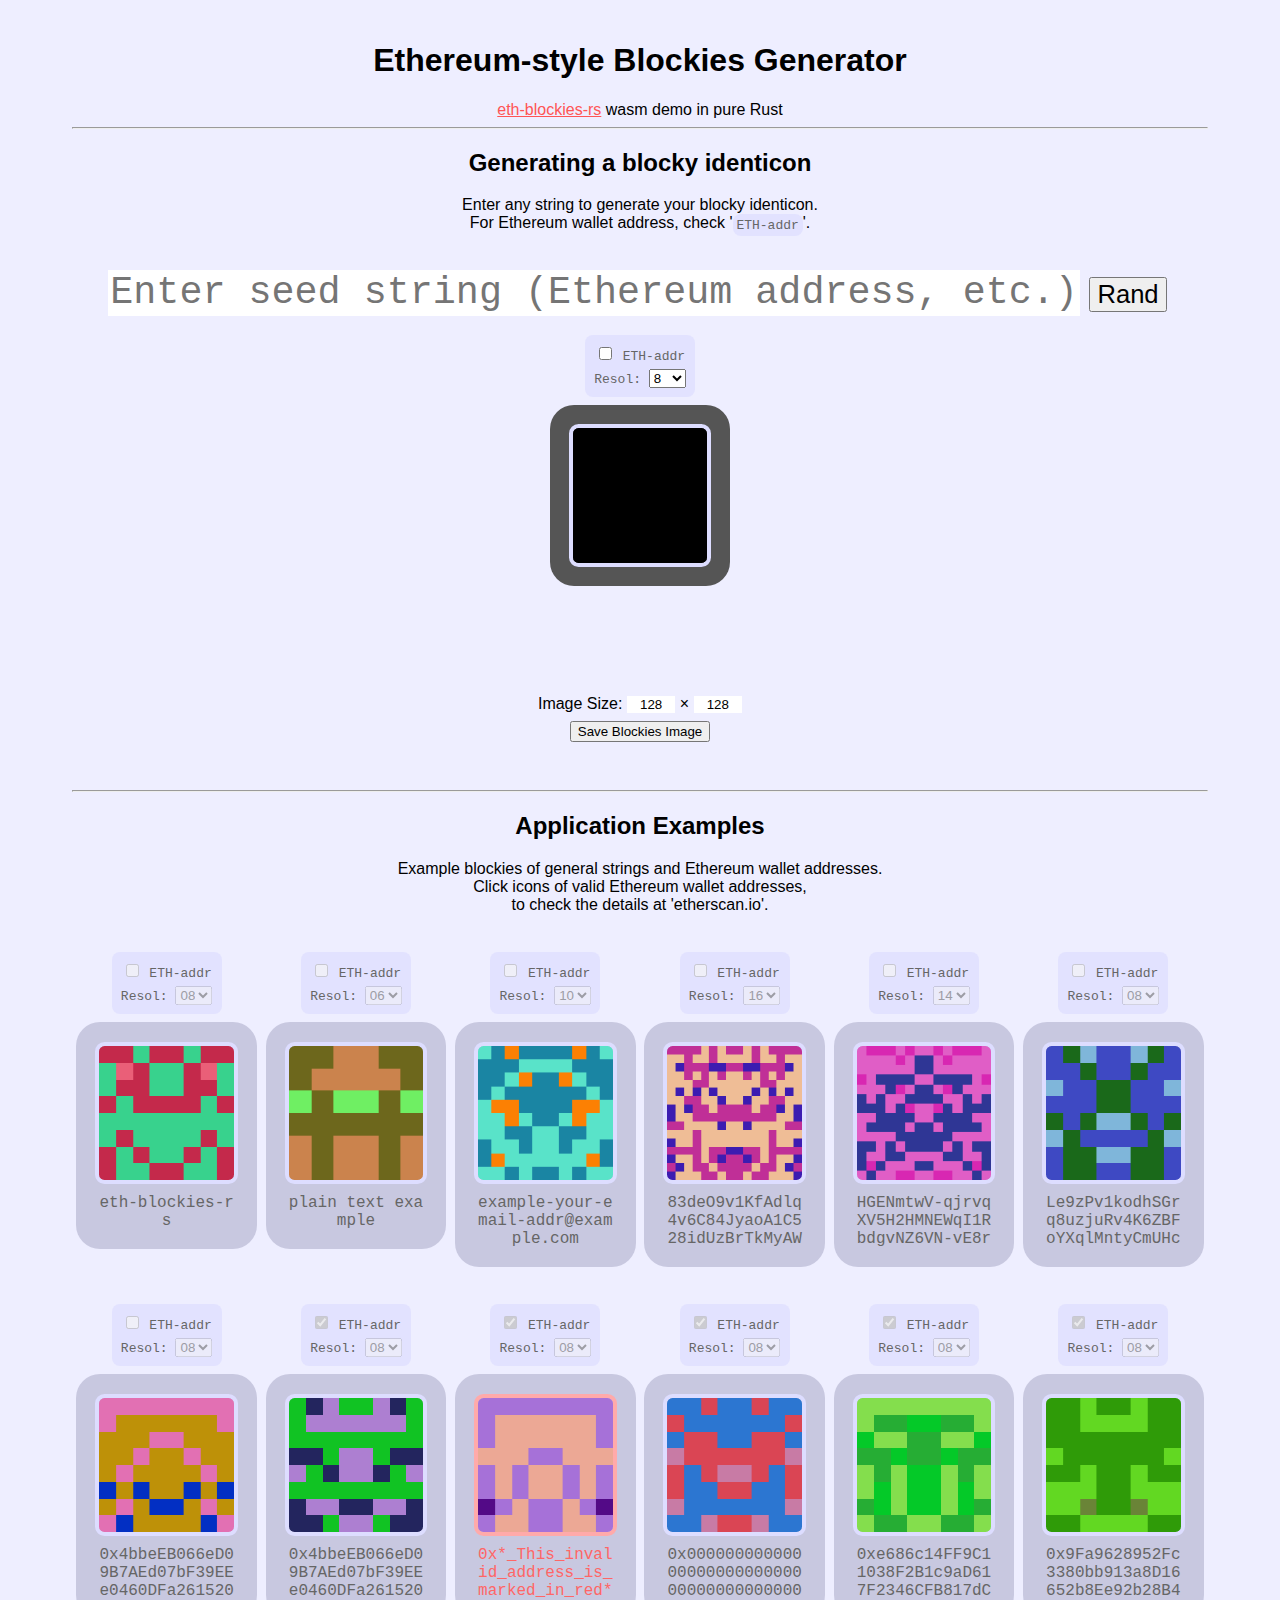
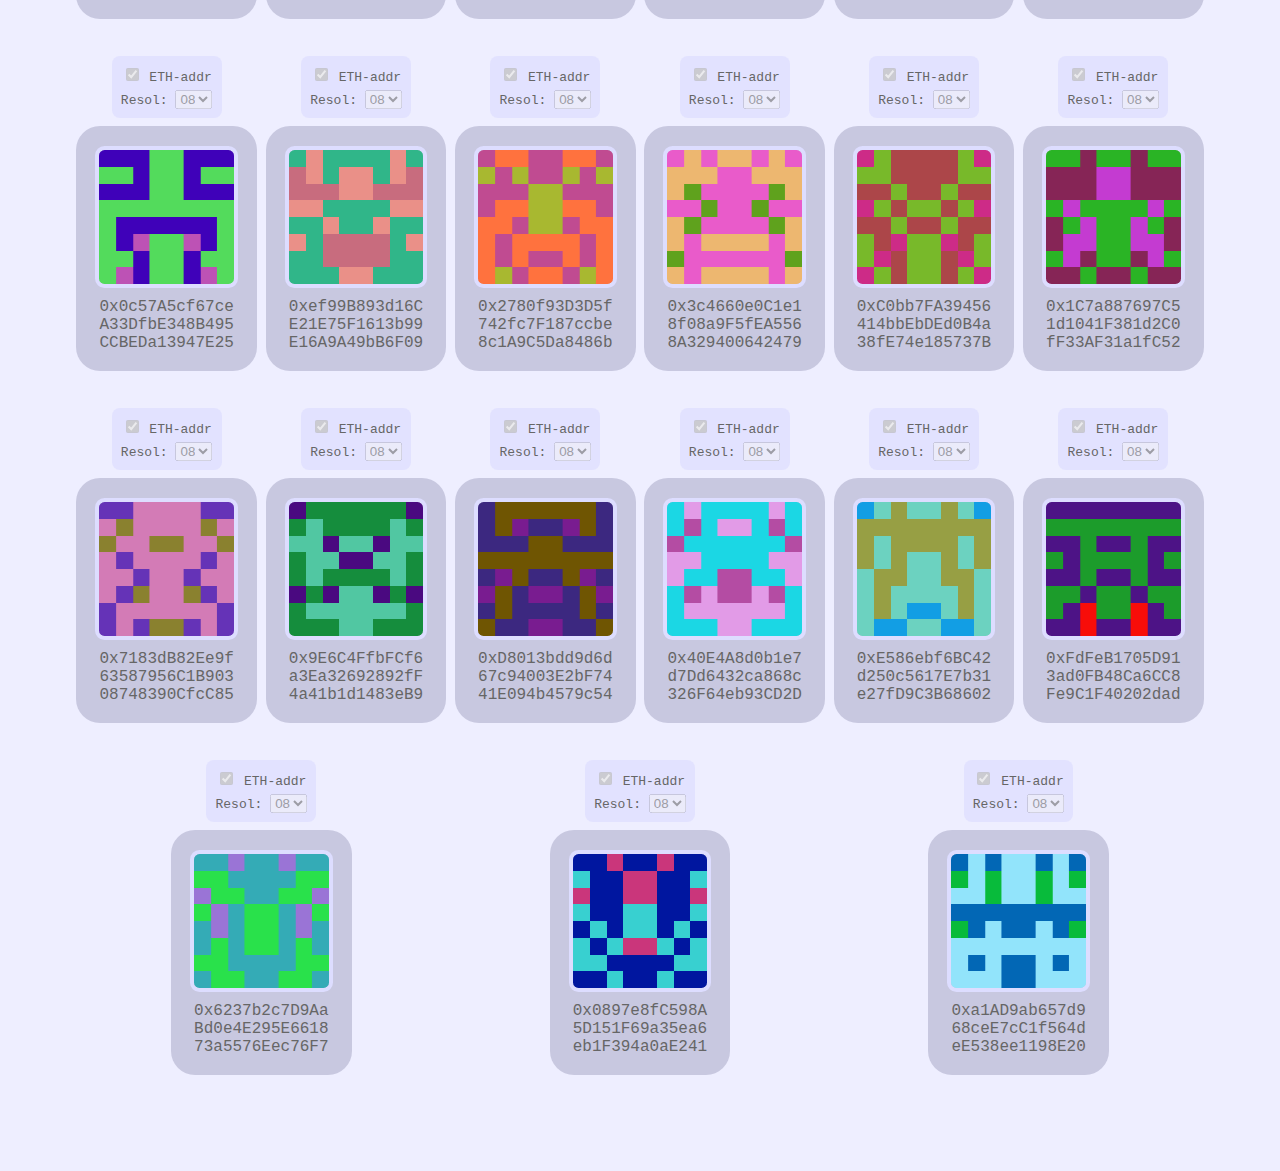
==== examples/blockies-generator-wasm-example/gh-pages/index.html @ 55867c53 "feat: support generic const size blockies + add validation tests" ====
<!doctype html><title>Eth-blockies-rs: Ethereum-style Blockies Generator</title><link rel=stylesheet href=./style.css><link type=image/png rel=icon href=./favicon.png><meta name=viewport content="width=device-width,initial-scale=1"><header id=description><h1>Ethereum-style Blockies Generator</h1><a class=project-link href=https://github.com/snoopy3476/eth-blockies-rs target=_blank>eth-blockies-rs</a>
<span>wasm demo in pure Rust</span></header><section><header><hr><h2>Generating a blocky identicon</h2>Enter any string to generate your blocky identicon.<br>For Ethereum wallet address,
check '<span class=wrapper-resol>ETH-addr</span>'.<br><br></header><main><input id=input-seed placeholder="Enter seed string (Ethereum address, etc.)" pattern=(0[xX])?[0-9a-fA-F]{40} oninput=refresh_input_blockies();>
<input type=button id=input-genseed-button value=Rand onclick=gen_input_seed();><div><div class=wrapper-blockies-card><div class=wrapper-resol><p><input id=input-is-seed-ethaddr type=checkbox oninput=refresh_input_blockies();><label for=input-is-seed-ethaddr>&nbsp;ETH-addr</label><p><span>Resol:&nbsp;</span><select id=select-resol onchange=refresh_input_blockies();>
<option value=5>5
<option value=6>6
<option value=7>7
<option value=8 selected>8
<option value=9>9
<option value=10>10
<option value=11>11
<option value=12>12
<option value=13>13
<option value=14>14
<option value=15>15
<option value=16>16</select></div><figure id=figure-blockies-card class="blockies-card loading"><div id=div-blockies-card-spinner></div><a name=blockies-img-link target=_blank><img name=blockies-img></a><figcaption name=blockies-img-caption></figcaption></figure></div><div id=div-wrapper-blockies-save><div id=div-wrapper-blockies-save-dim><span>Image Size:</span>
<input id=input-blockies-save-dim-width value=128 placeholder=width pattern=[0-9]*[1-9][0-9]* oninput=refresh_input_blockies();>
<span>&#215;</span>
<input id=input-blockies-save-dim-height value=128 placeholder=height pattern=[0-9]*[1-9][0-9]* oninput=refresh_input_blockies();></div><div><input id=input-blockies-save-button type=button value="Save Blockies Image" onclick=prepare_save_blockies();setTimeout(save_blockies,1);>
<a id=a-blockies-save-trigger style=display:none></a></div></div></div></main></section><section><header><hr><h2>Application Examples</h2>Example blockies of general strings and Ethereum wallet addresses.<br>Click icons of valid Ethereum wallet addresses,<br>to check the details at 'etherscan.io'.</header><section id=section-blockies-examples></section></section><script>var save_blockies=null;var prepare_ui_save_blockies=null;var refresh_input_blockies=null;import("./eth_blockies_rs_example_blockies_generator_wasm.js").then(js=>js.default()).then(w=>{save_blockies=w.save_blockies;prepare_save_blockies=w.prepare_save_blockies;refresh_input_blockies=w.refresh_input_blockies;gen_input_seed=w.gen_input_seed;w.init_blockies();});</script>
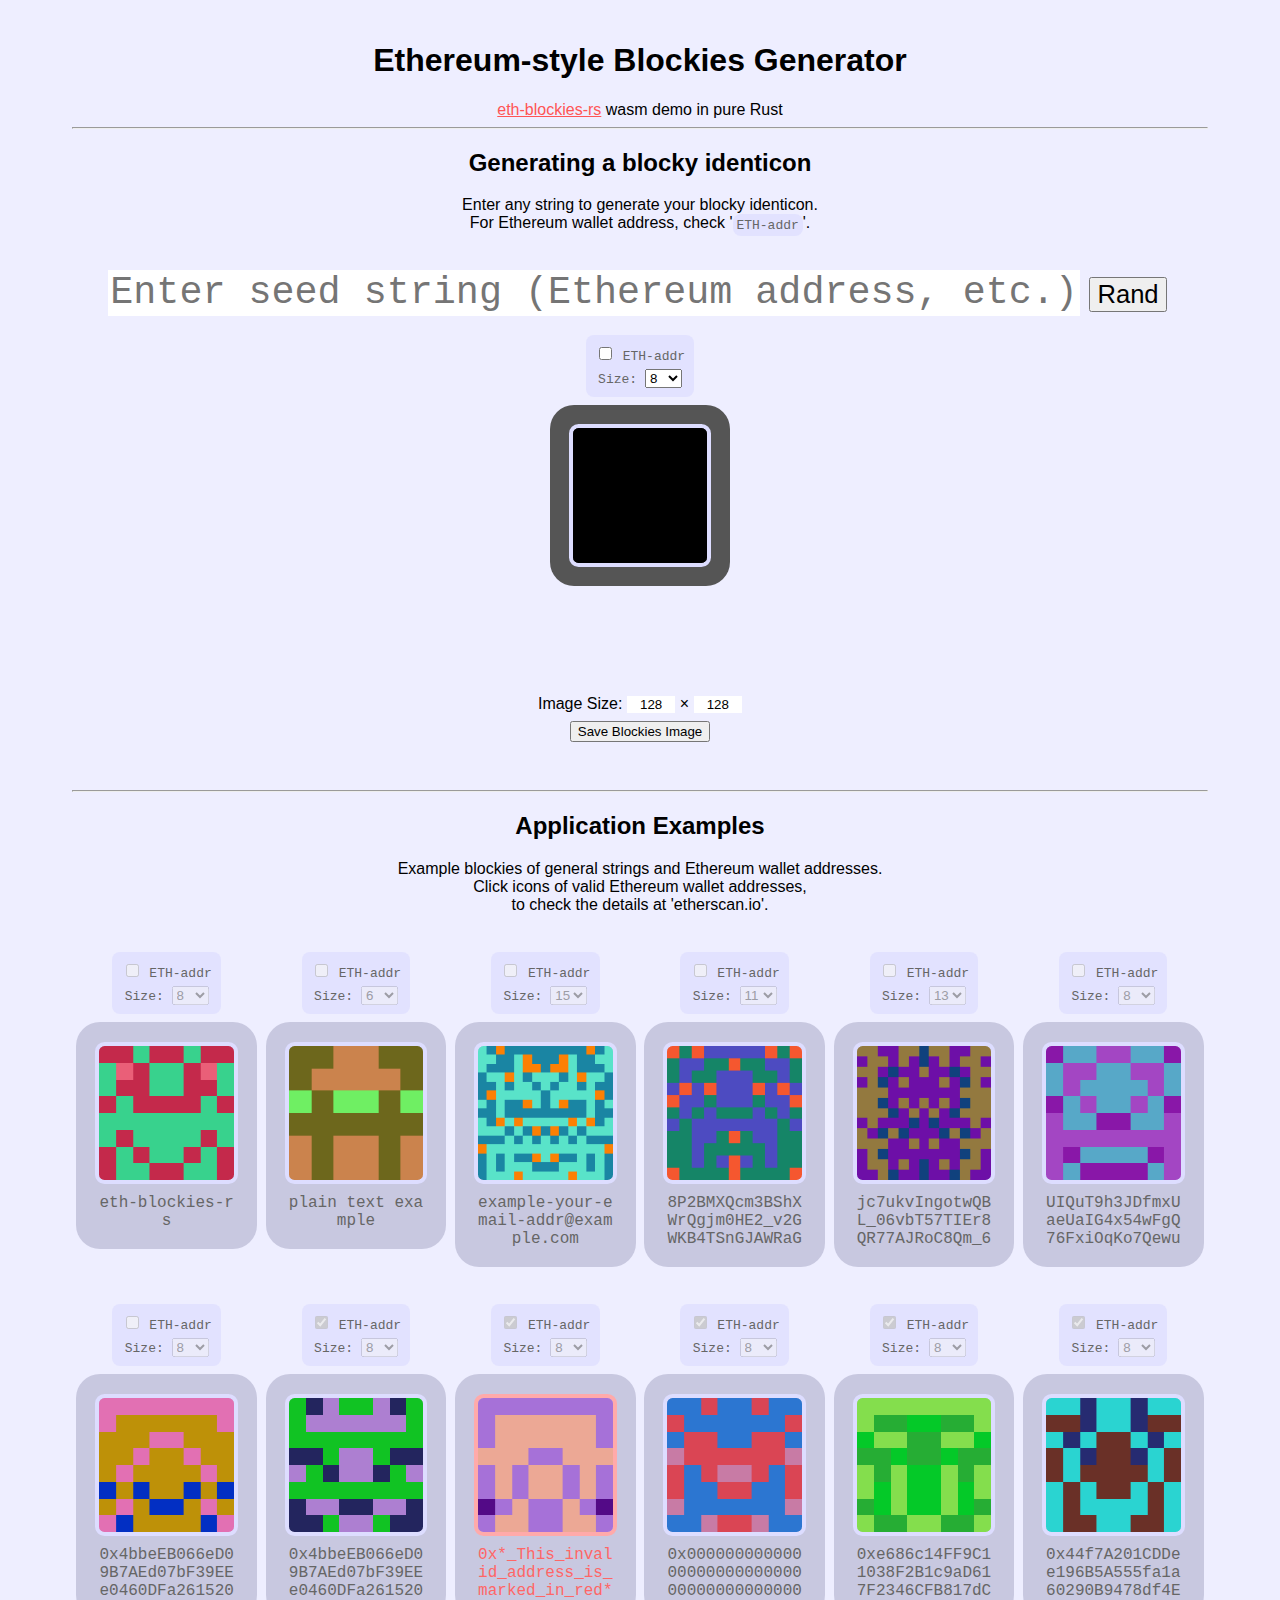
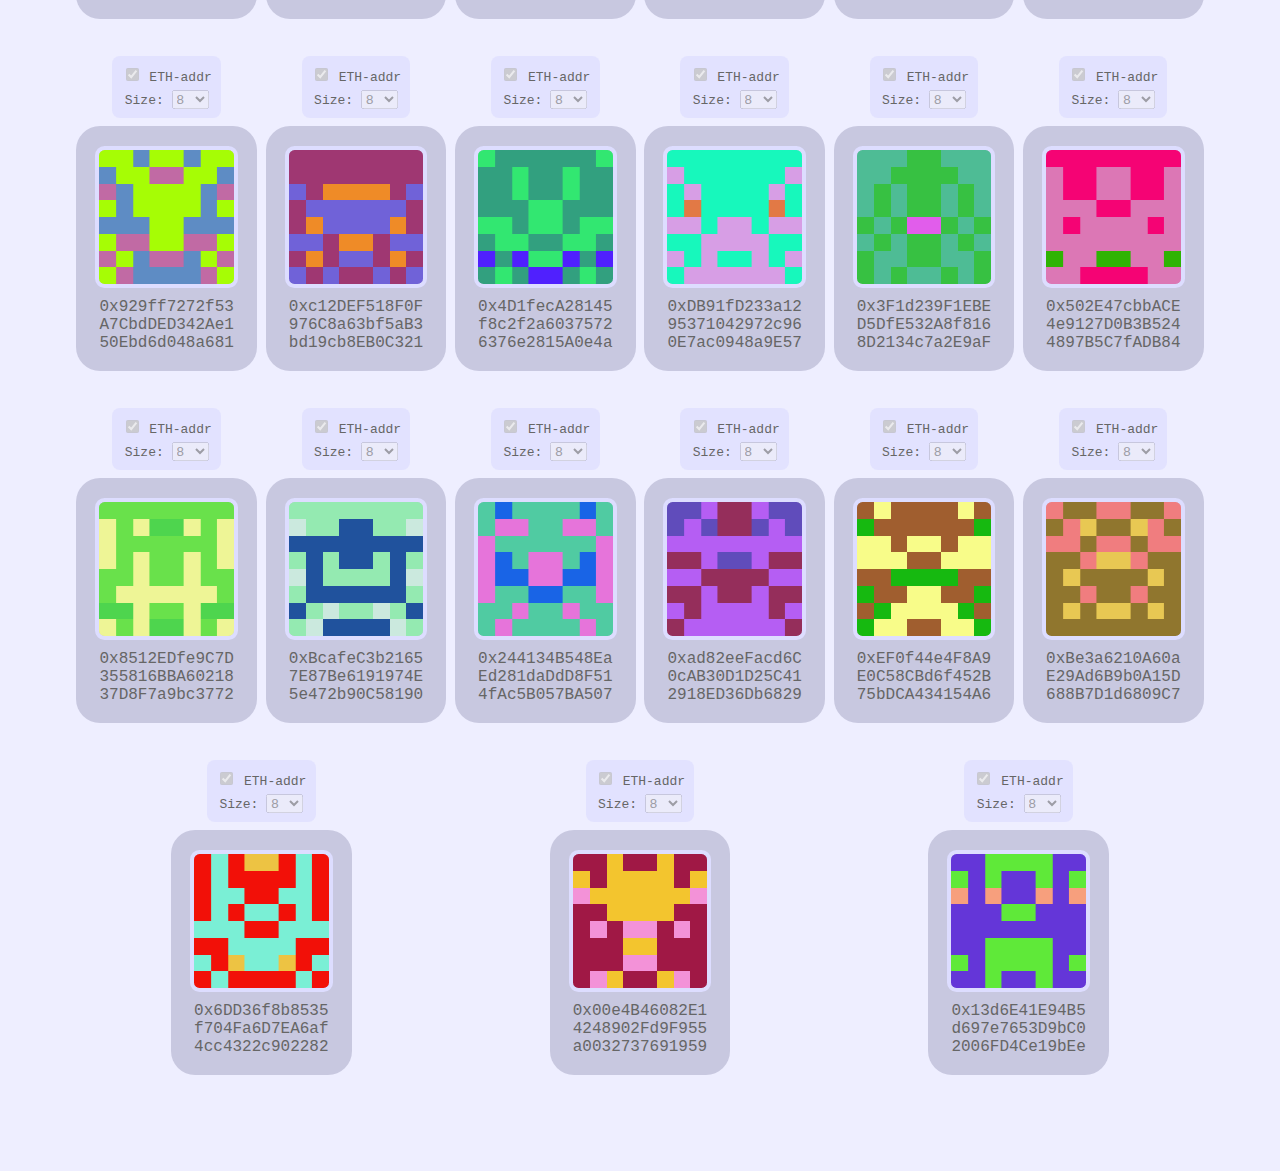
==== commit 65d0836d: "fix: fix labels and number format in wasm example" ====
--- a/examples/blockies-generator-wasm-example/gh-pages/index.html
+++ b/examples/blockies-generator-wasm-example/gh-pages/index.html
@@ -1,7 +1,7 @@
 <!doctype html><title>Eth-blockies-rs: Ethereum-style Blockies Generator</title><link rel=stylesheet href=./style.css><link type=image/png rel=icon href=./favicon.png><meta name=viewport content="width=device-width,initial-scale=1"><header id=description><h1>Ethereum-style Blockies Generator</h1><a class=project-link href=https://github.com/snoopy3476/eth-blockies-rs target=_blank>eth-blockies-rs</a>
 <span>wasm demo in pure Rust</span></header><section><header><hr><h2>Generating a blocky identicon</h2>Enter any string to generate your blocky identicon.<br>For Ethereum wallet address,
 check '<span class=wrapper-resol>ETH-addr</span>'.<br><br></header><main><input id=input-seed placeholder="Enter seed string (Ethereum address, etc.)" pattern=(0[xX])?[0-9a-fA-F]{40} oninput=refresh_input_blockies();>
-<input type=button id=input-genseed-button value=Rand onclick=gen_input_seed();><div><div class=wrapper-blockies-card><div class=wrapper-resol><p><input id=input-is-seed-ethaddr type=checkbox oninput=refresh_input_blockies();><label for=input-is-seed-ethaddr>&nbsp;ETH-addr</label><p><span>Resol:&nbsp;</span><select id=select-resol onchange=refresh_input_blockies();>
+<input type=button id=input-genseed-button value=Rand onclick=gen_input_seed();><div><div class=wrapper-blockies-card><div class=wrapper-resol><p><input id=input-is-seed-ethaddr type=checkbox oninput=refresh_input_blockies();><label for=input-is-seed-ethaddr>&nbsp;ETH-addr</label><p><span>Size:&nbsp;</span><select id=select-resol onchange=refresh_input_blockies();>
 <option value=5>5
 <option value=6>6
 <option value=7>7
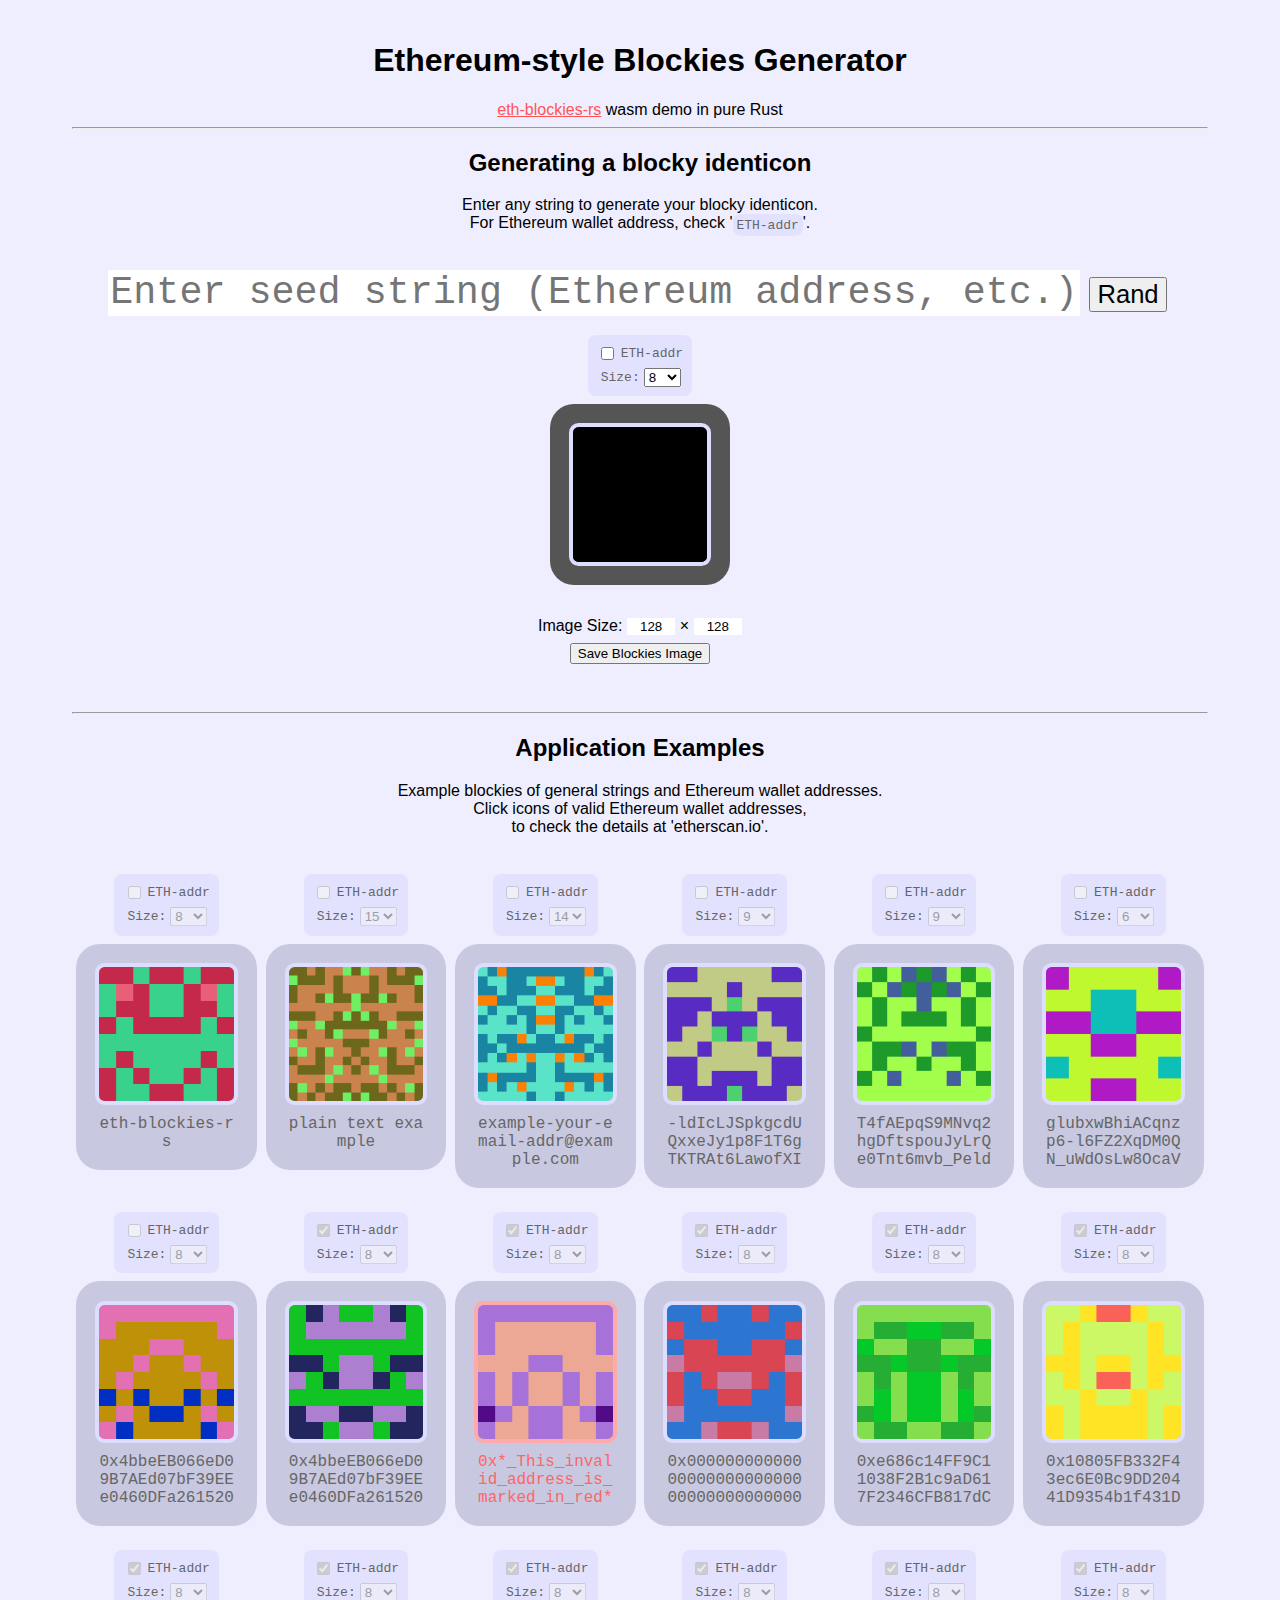
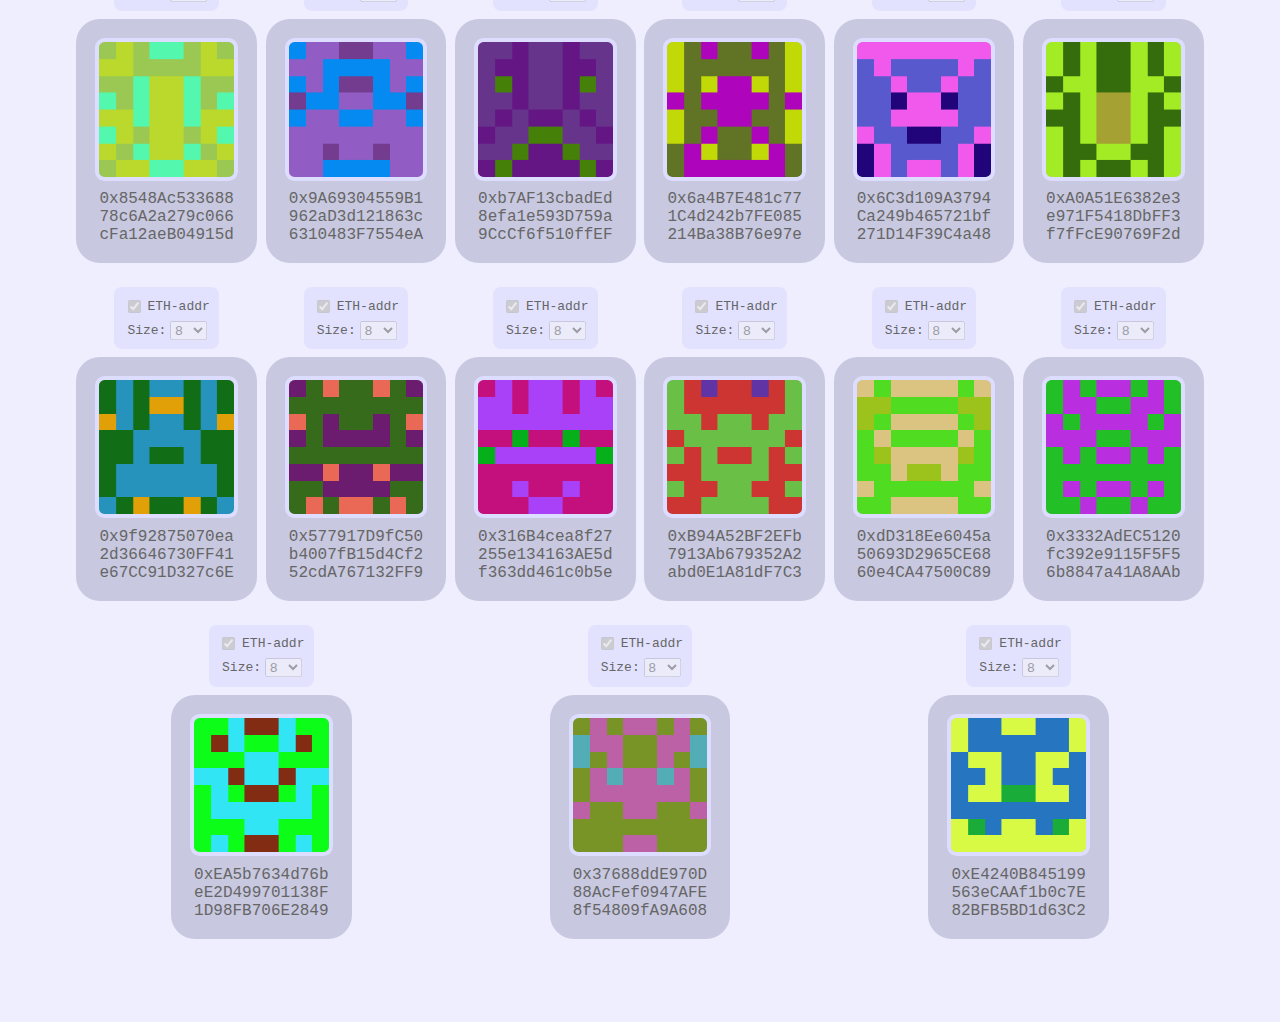
==== commit a0b5682c: "fix: fix alignment issues in wasm example" ====
--- a/examples/blockies-generator-wasm-example/gh-pages/index.html
+++ b/examples/blockies-generator-wasm-example/gh-pages/index.html
@@ -1,7 +1,7 @@
 <!doctype html><title>Eth-blockies-rs: Ethereum-style Blockies Generator</title><link rel=stylesheet href=./style.css><link type=image/png rel=icon href=./favicon.png><meta name=viewport content="width=device-width,initial-scale=1"><header id=description><h1>Ethereum-style Blockies Generator</h1><a class=project-link href=https://github.com/snoopy3476/eth-blockies-rs target=_blank>eth-blockies-rs</a>
 <span>wasm demo in pure Rust</span></header><section><header><hr><h2>Generating a blocky identicon</h2>Enter any string to generate your blocky identicon.<br>For Ethereum wallet address,
 check '<span class=wrapper-resol>ETH-addr</span>'.<br><br></header><main><input id=input-seed placeholder="Enter seed string (Ethereum address, etc.)" pattern=(0[xX])?[0-9a-fA-F]{40} oninput=refresh_input_blockies();>
-<input type=button id=input-genseed-button value=Rand onclick=gen_input_seed();><div><div class=wrapper-blockies-card><div class=wrapper-resol><p><input id=input-is-seed-ethaddr type=checkbox oninput=refresh_input_blockies();><label for=input-is-seed-ethaddr>&nbsp;ETH-addr</label><p><span>Size:&nbsp;</span><select id=select-resol onchange=refresh_input_blockies();>
+<input type=button id=input-genseed-button value=Rand onclick=gen_input_seed();><div><div class=wrapper-blockies-card><div class=wrapper-resol><p><input id=input-is-seed-ethaddr type=checkbox oninput=refresh_input_blockies();><label for=input-is-seed-ethaddr>ETH-addr</label><p><span>Size:</span><select id=select-resol onchange=refresh_input_blockies();>
 <option value=5>5
 <option value=6>6
 <option value=7>7
